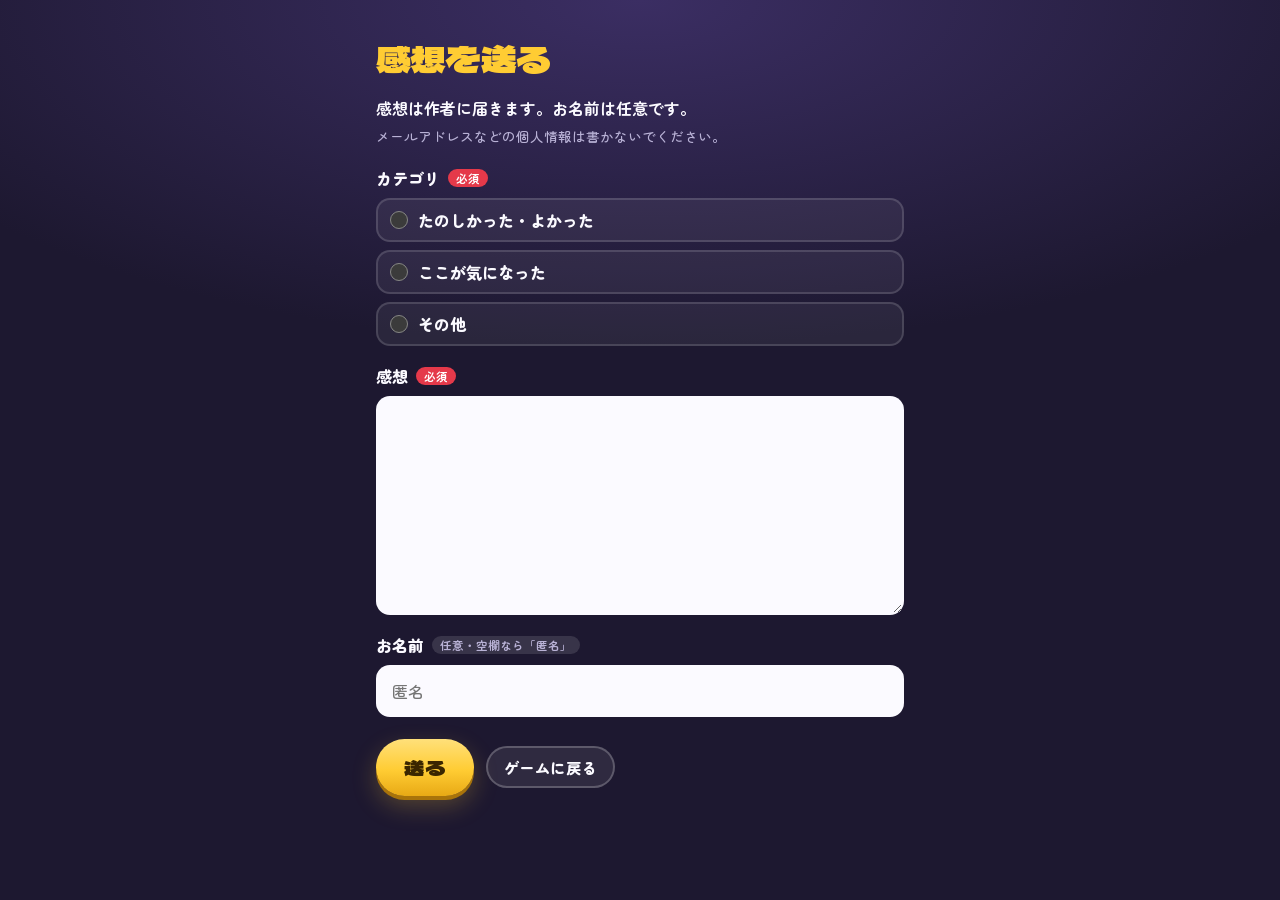
==== feedback.html @ 1feafb76 "感想フォームを追加（FormSubmit、feedback.html / thanks.html） - タイトル画面の下に「感想を送る」リンクを1つ追加 - feedback.html：カテゴリ（必須" ====
<!doctype html>
<html lang="ja">
<head>
  <meta charset="utf-8">
  <meta name="viewport" content="width=device-width, initial-scale=1, viewport-fit=cover">
  <title>感想を送る｜ちびキャラボクシング～パズル編～</title>
  <meta name="theme-color" content="#1d1830">
  <meta name="robots" content="noindex">
  <link rel="preconnect" href="https://fonts.googleapis.com">
  <link rel="preconnect" href="https://fonts.gstatic.com" crossorigin>
  <link rel="stylesheet" href="https://fonts.googleapis.com/css2?family=Dela+Gothic+One&family=Zen+Maru+Gothic:wght@500;700;900&display=swap">
  <link rel="stylesheet" href="css/style.css">
  <link rel="stylesheet" href="css/feedback.css">
</head>
<body>
<main class="fb-page">
  <h1 class="fb-title">感想を送る</h1>
  <p class="fb-lead">感想は作者に届きます。お名前は任意です。</p>
  <p class="fb-note">メールアドレスなどの個人情報は書かないでください。</p>

  <!-- 送信は FormSubmit（https://formsubmit.co/）。サーバ側のコードはありません。 -->
  <form class="fb-form" id="fb-form" action="https://formsubmit.co/khione-hion@muse.ai" method="POST" accept-charset="UTF-8">
    <input type="hidden" name="_subject" value="ちびパズル感想">
    <input type="hidden" name="_next" value="https://ark3110-spec.github.io/chibi-boxing-puzzle/thanks.html">
    <!-- スパム避け（人には見えない欄。ここに入力があると送信されない） -->
    <input type="text" name="_honey" style="display:none" tabindex="-1" autocomplete="off">

    <fieldset class="fb-field fb-cats">
      <legend>カテゴリ<span class="fb-req">必須</span></legend>
      <label><input type="radio" name="カテゴリ" value="たのしかった・よかった" required><span>たのしかった・よかった</span></label>
      <label><input type="radio" name="カテゴリ" value="ここが気になった"><span>ここが気になった</span></label>
      <label><input type="radio" name="カテゴリ" value="その他"><span>その他</span></label>
    </fieldset>

    <div class="fb-field">
      <label for="fb-message">感想<span class="fb-req">必須</span></label>
      <textarea id="fb-message" name="感想" rows="7" maxlength="3000" required></textarea>
    </div>

    <div class="fb-field">
      <label for="fb-name">お名前<span class="fb-opt">任意・空欄なら「匿名」</span></label>
      <input id="fb-name" type="text" name="名前" maxlength="40" autocomplete="off" placeholder="匿名">
    </div>

    <div class="fb-actions">
      <button class="btn btn-gong" type="submit">送る</button>
      <a class="btn btn-ghost btn-sm" href="./">ゲームに戻る</a>
    </div>
  </form>
</main>
<script>
// 名前が空欄なら「匿名」として送る。
document.getElementById('fb-form').addEventListener('submit', () => {
  const name = document.getElementById('fb-name');
  if (!name.value.trim()) name.value = '匿名';
});
</script>
</body>
</html>
---- css/style.css ----
/* ちびキャラボクシング～パズル編～
 * 色は意味で使う：赤＝自分のコーナー、青＝相手のコーナー、金＝カウンター/ゴング。
 * パンチの5色はアイコン専用（data.js）。 */
:root {
  --night: #1d1830;
  --night-2: #2a2344;
  --night-3: #3a3159;
  --canvas: #ece8f4;
  --ink: #1c1a26;
  --paper: #fbfaff;
  --red: #e5394a;
  --blue: #2f78e0;
  --gold: #ffcc33;
  --hp: #ffd84a;
  --danger: #ff5a4f;
  --muted: #b9b2d6;
  --display: "Dela Gothic One", "Hiragino Sans", "Yu Gothic", "Meiryo", sans-serif;
  --body: "Zen Maru Gothic", "Hiragino Maru Gothic ProN", "Hiragino Sans", "Yu Gothic", "Meiryo", sans-serif;
  --radius: 14px;
  color-scheme: dark;
}

* { box-sizing: border-box; }
html, body { margin: 0; height: 100%; }
body {
  background: radial-gradient(120% 70% at 50% 0%, #3b2e63 0%, var(--night) 55%) fixed, var(--night);
  color: var(--paper);
  font-family: var(--body);
  font-weight: 500;
  -webkit-tap-highlight-color: transparent;
  overscroll-behavior: none;
}
[hidden] { display: none !important; }
/* 登録画像は縦横比を保ち、既存の試合配置に収める。 */
.fighter img, .card-img img, .slot-img img { object-fit: contain; }
img { -webkit-user-drag: none; user-select: none; }
button { font: inherit; color: inherit; }
:focus-visible { outline: 3px solid var(--gold); outline-offset: 3px; }

.screen { min-height: 100svh; margin: 0 auto; padding: max(12px, env(safe-area-inset-top)) 16px max(16px, env(safe-area-inset-bottom)); }

/* ---------- ボタン ---------- */
.btn {
  border: 0; border-radius: 999px; cursor: pointer; padding: 14px 28px;
  font-weight: 900; font-size: 1.05rem; letter-spacing: .04em;
  transition: transform .12s ease, filter .12s ease;
}
.btn:active { transform: translateY(2px) scale(.98); }
.btn-gong {
  background: linear-gradient(180deg, #ffe07a, var(--gold) 55%, #e8a915);
  color: #3a2600; box-shadow: 0 4px 0 #a8730a, 0 10px 24px rgba(255, 204, 51, .25);
  font-family: var(--display); font-weight: 400; font-size: 1.25rem;
}
.btn-gong:hover { filter: brightness(1.06); }
.btn-ghost { background: rgba(255, 255, 255, .08); box-shadow: inset 0 0 0 2px rgba(255, 255, 255, .22); }
.btn-ghost:hover { background: rgba(255, 255, 255, .14); }
.btn-sm { padding: 10px 18px; font-size: .95rem; }
.btn-gong.btn-sm { font-size: 1.05rem; }
.btn-icon { width: 44px; height: 44px; border-radius: 50%; border: 0; cursor: pointer; background: rgba(255, 255, 255, .1); font-size: 1.2rem; }

/* ロープ（タイトルとリングで共通） */
.ropes { position: absolute; left: 0; right: 0; display: grid; gap: 7%; pointer-events: none; }
.ropes i { display: block; height: 7px; border-radius: 4px; box-shadow: 0 3px 4px rgba(0, 0, 0, .35); }
.ropes i:nth-child(1) { background: linear-gradient(90deg, var(--red), #ff6f7b 50%, var(--red)); }
.ropes i:nth-child(2) { background: linear-gradient(90deg, #d9d6e6, #fff 50%, #d9d6e6); }
.ropes i:nth-child(3) { background: linear-gradient(90deg, var(--blue), #6aa6ff 50%, var(--blue)); }

/* ================= タイトル ================= */
.screen-title { max-width: 720px; display: flex; flex-direction: column; align-items: center; justify-content: center; gap: 18px; position: relative; overflow: hidden; text-align: center; }
.title-lights { position: fixed; inset: 0; z-index: -1; background:
  conic-gradient(from 200deg at 50% -10%, transparent 0 8deg, rgba(255, 240, 200, .10) 10deg 18deg, transparent 20deg 340deg, rgba(255, 240, 200, .10) 342deg 350deg, transparent 352deg);
  pointer-events: none; }
.logo { margin: 0; display: grid; justify-items: center; line-height: 1; position: relative; }
.logo-sm { font-size: .95rem; letter-spacing: .3em; color: var(--muted); margin-bottom: 10px; font-weight: 700; }
.logo-a, .logo-b { font-family: var(--display); font-weight: 400; letter-spacing: .02em; white-space: nowrap; }
.logo-a { font-size: clamp(1.7rem, 8.6vw, 4rem); color: #fff; text-shadow: 0 4px 0 var(--red), 0 8px 18px rgba(0, 0, 0, .45); }
.logo-b { font-size: clamp(2.2rem, 11vw, 5rem); color: var(--gold); margin-top: -2px; text-shadow: 0 5px 0 #b3720b, 0 10px 22px rgba(0, 0, 0, .5); transform: rotate(-3deg); }
.title-apron { position: relative; width: 100%; margin-top: 6px; padding-bottom: 4%; }
.title-apron .ropes { bottom: 16%; }
/* 人数が増えても1列に並べる（2026-11-05：10人になって6列の決め打ちだと2段に折り返していた） */
.title-lineup { position: relative; z-index: 1; display: grid; grid-auto-flow: column; grid-auto-columns: minmax(0, 1fr); align-items: end; }
.title-lineup img { display: block; width: 250%; max-width: none; margin-left: -75%; height: auto; aspect-ratio: 1000 / 600;
  animation: bob 1.6s ease-in-out infinite; animation-delay: calc(var(--i) * -.27s); }
.title-lineup img.is-flip { scale: -1 1; }
.title-actions { display: flex; flex-wrap: wrap; gap: 12px; justify-content: center; margin-top: 8px; }
.title-actions .btn-gong { min-width: 160px; line-height: 1.15; }
.title-actions .btn-gong small { display: block; font-family: var(--body); font-weight: 900; font-size: .7rem; letter-spacing: .06em; opacity: .75; margin-top: 2px; }
.title-sub { flex-basis: 100%; display: flex; flex-wrap: wrap; gap: 10px; justify-content: center; }
.title-actions .btn-ghost { min-width: 140px; padding: 10px 18px; font-size: .95rem; }

@keyframes bob { 0%, 100% { translate: 0 0; } 50% { translate: 0 -3%; } }

/* ================= キャラ選択 ================= */
.screen-select { max-width: 1040px; display: flex; flex-direction: column; gap: 12px; }
.select-head { display: flex; align-items: center; gap: 12px; }
.select-head h2 { margin: 0; flex: 1; font-family: var(--display); font-weight: 400; font-size: 1.4rem; letter-spacing: .06em; }
.matchup { display: grid; grid-template-columns: 1fr auto 1fr; align-items: center; gap: 10px; }
.vs { font-family: var(--display); font-size: 1.6rem; color: var(--gold); }
.slot { border: 0; cursor: pointer; border-radius: var(--radius); padding: 10px; text-align: left; display: grid; gap: 6px;
  background: rgba(255, 255, 255, .05); box-shadow: inset 0 0 0 2px rgba(255, 255, 255, .1); transition: box-shadow .15s, background .15s; }
.slot-p { --c: var(--red); }
.slot-e { --c: var(--blue); }
.slot.is-active { background: color-mix(in srgb, var(--c) 18%, transparent); box-shadow: inset 0 0 0 3px var(--c); }
.slot-label { font-size: .78rem; font-weight: 900; color: var(--c); letter-spacing: .06em; filter: brightness(1.35); }
.slot-face { display: flex; align-items: center; gap: 8px; min-height: 64px; }
.slot-img { position: relative; width: 64px; height: 64px; border-radius: 12px; overflow: hidden; background: rgba(255, 255, 255, .08); flex: none; display: grid; place-items: center; }
.slot-img img { position: absolute; left: 50%; top: -4%; height: 190%; width: auto; max-width: none; aspect-ratio: 1000/600; translate: -50% 0; }
.slot-e .slot-img img { scale: -1 1; }
.slot-img.is-random { font-family: var(--display); font-size: 1.8rem; color: var(--muted); }
.slot-name { font-weight: 900; font-size: 1.05rem; line-height: 1.2; }
.select-hint { margin: 0; color: var(--muted); font-size: .9rem; min-height: 1.4em; }

.char-grid { display: grid; grid-template-columns: repeat(2, minmax(0, 1fr)); gap: 10px; }
@media (min-width: 760px) { .char-grid { grid-template-columns: repeat(3, minmax(0, 1fr)); } }
.card { position: relative; border: 0; cursor: pointer; text-align: left; padding: 0; border-radius: var(--radius); overflow: hidden;
  background: linear-gradient(180deg, color-mix(in srgb, var(--theme) 22%, var(--night-2)), var(--night-2) 60%);
  box-shadow: inset 0 0 0 2px rgba(255, 255, 255, .08); display: grid; grid-template-rows: auto 1fr; transition: transform .12s, box-shadow .15s; }
.card:hover { transform: translateY(-2px); box-shadow: inset 0 0 0 2px color-mix(in srgb, var(--theme) 70%, transparent); }
.card-img { display: block; aspect-ratio: 4 / 3; overflow: hidden; position: relative;
  background: radial-gradient(70% 60% at 50% 60%, color-mix(in srgb, var(--theme) 35%, transparent), transparent 70%); }
.card-img img { position: absolute; left: 50%; bottom: 0; height: 104%; width: auto; max-width: none; aspect-ratio: 1000/600; translate: -50% 0; }
.card-body { padding: 10px 12px 12px; display: grid; gap: 4px; align-content: start; }
.card-style { justify-self: start; font-size: .72rem; font-weight: 900; padding: 2px 8px; border-radius: 999px; background: var(--theme); color: #fff; text-shadow: 0 1px 1px rgba(0, 0, 0, .35); }
.card-name { font-weight: 900; font-size: 1.12rem; line-height: 1.25; display: grid; }
.card-name small { font-size: .72rem; color: var(--muted); font-weight: 700; }
.card-ability { font-size: .8rem; line-height: 1.55; color: #ddd8ef; }
.card-ability b { display: block; color: #fff; font-weight: 900; }
.card-ability small { display: block; margin-top: 2px; font-size: .7rem; color: var(--muted); }
.card-punch { display: flex; flex-wrap: wrap; gap: 4px 10px; font-size: .74rem; font-weight: 900; }
.card-punch .pc { display: inline-flex; align-items: center; gap: 4px; }
.card-punch .pc small { font-size: .66rem; color: var(--muted); }
.card-punch .mini { width: 20px; height: 20px; font-size: .66rem; -webkit-text-stroke-width: 2px; }
.card-badge { position: absolute; top: 8px; width: 34px; height: 34px; border-radius: 50%; display: none; place-items: center;
  font-family: var(--display); font-size: .95rem; color: #fff; box-shadow: 0 2px 6px rgba(0, 0, 0, .4); }
.card-badge-p { left: 8px; background: var(--red); }
.card-badge-e { right: 8px; background: var(--blue); }
.card.is-p .card-badge-p, .card.is-e .card-badge-e { display: grid; }
.card.is-p { box-shadow: inset 0 0 0 3px var(--red); }
.card.is-e { box-shadow: inset 0 0 0 3px var(--blue); }
.card.is-p.is-e { box-shadow: inset 0 0 0 3px var(--red), inset 0 0 0 6px var(--blue); }

.select-foot { display: flex; flex-wrap: wrap; gap: 12px; align-items: center; justify-content: space-between; padding: 6px 0 4px; position: sticky; bottom: 0;
  background: linear-gradient(180deg, transparent, var(--night) 30%); padding-top: 18px; }
.diff { border: 0; margin: 0; padding: 0; display: flex; gap: 4px; align-items: center; flex-wrap: wrap; }
.diff legend { float: left; font-size: .8rem; color: var(--muted); margin-right: 6px; font-weight: 700; }
.diff label { cursor: pointer; }
.diff input { position: absolute; opacity: 0; pointer-events: none; }
.diff span { display: inline-block; padding: 8px 12px; border-radius: 999px; background: rgba(255, 255, 255, .07); font-weight: 900; font-size: .88rem; }
.diff input:checked + span { background: var(--paper); color: var(--ink); }
.diff input:focus-visible + span { outline: 3px solid var(--gold); outline-offset: 2px; }
.select-foot .btn-gong { margin-left: auto; min-width: 160px; }
.btn-opt { line-height: 1.15; }
.btn-opt small { display: block; font-size: .68rem; font-weight: 700; color: var(--muted); margin-top: 1px; }

/* オプション */
.opts { display: grid; gap: 16px; }
.opt { gap: 8px; }
.opt legend { float: left; width: 100%; margin: 0 0 2px; font-size: .85rem; }
.opt label { flex: 1 1 0; }
.opt span { display: block; text-align: center; padding: 10px 12px; border-radius: 14px; font-size: 1rem; }
.opt span small { display: block; margin-top: 2px; font-size: .72rem; font-weight: 700; opacity: .75; }
.opt-note { margin: 12px 0 0; font-size: .82rem; color: #ffd9a8; line-height: 1.5; }
.dlg-options .dlg-actions { justify-content: flex-end; }

/* ================= 試合 ================= */
.screen-fight { --ring-h: clamp(160px, 27svh, 330px); max-width: 520px; padding-top: max(8px, env(safe-area-inset-top)); padding-bottom: max(8px, env(safe-area-inset-bottom)); display: grid; gap: 8px; align-content: start; user-select: none; -webkit-user-select: none; }
.fight-main, .fight-side { display: grid; gap: 8px; align-content: start; min-width: 0; }
.fight-side { position: relative; }

/* ラウンドの間のインターバル（盤面の上にかぶせる） */
.interval { position: absolute; inset: 0; z-index: 6; display: grid; align-content: center; justify-items: center; gap: 8px; padding: 18px 16px; text-align: center;
  border-radius: var(--radius); background: rgba(22, 16, 38, .95); box-shadow: inset 0 0 0 2px rgba(255, 255, 255, .1); animation: iv-in .3s ease-out; }
@keyframes iv-in { from { opacity: 0; translate: 0 12px; } }
.iv-title { margin: 0; font-family: var(--display); font-weight: 400; font-size: 1.7rem; color: var(--gold); letter-spacing: .06em; }
.iv-round { margin: 0; font-size: .85rem; color: var(--muted); font-weight: 700; }
.iv-table { max-width: 320px; }
.iv-table td small { font-family: var(--body); font-weight: 900; font-size: .72rem; color: #8ff0a8; margin-left: 4px; }
.iv-lead { margin: 2px 0 0; font-weight: 900; }
.iv-tip { margin: 0; max-width: 320px; font-size: .85rem; line-height: 1.6; color: #ddd8ef; background: rgba(255, 255, 255, .06); border-radius: 12px; padding: 8px 12px; text-align: left; }
.iv-tip::before { content: "ヒント　"; color: var(--gold); font-weight: 900; }
.iv-next { margin-top: 6px; min-width: 200px; line-height: 1.15; }
.iv-next small { display: block; font-family: var(--body); font-weight: 900; font-size: .72rem; opacity: .75; margin-top: 2px; }
.float-heal { color: #8ff0a8; }

/* HUD */
.hud { display: grid; grid-template-columns: 1fr auto 1fr; gap: 8px; align-items: center; }
.hud-side { display: grid; gap: 4px; min-width: 0; }
.hud-name { display: flex; align-items: baseline; gap: 6px; min-width: 0; }
.hud-name .nm { font-weight: 900; font-size: .98rem; white-space: nowrap; overflow: hidden; text-overflow: ellipsis; }
.hud-name .st { font-size: .68rem; color: var(--muted); white-space: nowrap; }
.hud-e .hud-name { flex-direction: row-reverse; }
@media (max-width: 480px) { .hud-name .st { display: none; } }
.hp { position: relative; height: 16px; border-radius: 4px; overflow: hidden; background: #15111f; box-shadow: inset 0 0 0 2px var(--corner); }
.hud-p { --corner: var(--red); }
.hud-e { --corner: var(--blue); }
.hp-fill, .hp-trail { position: absolute; top: 2px; bottom: 2px; left: 2px; max-width: calc(100% - 4px); border-radius: 2px; }
.hud-e .hp-fill, .hud-e .hp-trail { left: auto; right: 2px; }
.hp-trail { background: #fff; opacity: .65; transition: width .6s ease .35s; }
.hp-fill { background: linear-gradient(180deg, #fff2a8, var(--hp) 60%, #e8b31e); transition: width .12s ease-out; }
.hp::after { content: ""; position: absolute; inset: 0; background: repeating-linear-gradient(90deg, transparent 0 calc(10% - 1px), rgba(21, 17, 31, .55) calc(10% - 1px) 10%); pointer-events: none; }
.hud-side.is-danger .hp-fill { background: linear-gradient(180deg, #ffb0aa, var(--danger)); animation: danger .7s ease-in-out infinite alternate; }
@keyframes danger { to { filter: brightness(1.35); } }
.downs { display: flex; gap: 4px; }
.hud-e .downs { justify-content: flex-end; }
.downs i { width: 10px; height: 10px; border-radius: 50%; box-shadow: inset 0 0 0 2px rgba(255, 255, 255, .35); }
.downs i.is-on { background: var(--danger); box-shadow: none; }
.hud-mid { text-align: center; line-height: 1; }
.round { font-family: var(--display); font-size: .8rem; color: var(--gold); letter-spacing: .08em; }
.clock { font-family: var(--display); font-size: 1.6rem; font-variant-numeric: tabular-nums; margin-top: 2px; }
.clock.is-low { color: var(--danger); }

/* リング */
.ring { position: relative; height: var(--ring-h); border-radius: var(--radius); overflow: hidden;
  background: linear-gradient(180deg, #120e1f 0%, #2c2147 55%, #3b2d5d 100%); isolation: isolate; }
.ring-crowd { position: absolute; inset: 0 0 40% 0; background: radial-gradient(60% 90% at 50% 0%, rgba(255, 236, 190, .2), transparent 70%), radial-gradient(30% 50% at 15% 100%, rgba(229, 57, 74, .18), transparent 70%), radial-gradient(30% 50% at 85% 100%, rgba(47, 120, 224, .2), transparent 70%); }
.ring-floor { position: absolute; left: -10%; right: -10%; bottom: 0; height: 30%;
  background: linear-gradient(180deg, #d9d3e8, var(--canvas) 40%, #cfc8e2); clip-path: polygon(8% 0, 92% 0, 100% 100%, 0 100%); }
.ring-floor::after { content: ""; position: absolute; inset: 0; background: radial-gradient(40% 70% at 50% 40%, rgba(255, 255, 255, .7), transparent 70%); }
.ring-post { position: absolute; bottom: 22%; width: 12px; height: 58%; border-radius: 6px; z-index: 0; }
.post-l { left: 3%; background: linear-gradient(90deg, #a71e2c, var(--red), #a71e2c); }
.post-r { right: 3%; background: linear-gradient(90deg, #1b4fa0, var(--blue), #1b4fa0); }
.ring-ropes { bottom: 30%; left: 3%; right: 3%; gap: 9px; z-index: 0; }
.ring-ropes i { height: 5px; }

.fighter { position: absolute; bottom: 4%; height: 84%; aspect-ratio: 1000 / 600; translate: -50% 0; z-index: 2; pointer-events: none; }
.fighter-p { left: 31%; --dir: 1; }
.fighter-e { left: 69%; --dir: -1; z-index: 1; }
.fighter-body { width: 100%; height: 100%; animation: bob 1.4s ease-in-out infinite; }
.fighter-e .fighter-body { animation-delay: -.7s; }
.fighter img { width: 100%; height: 100%; display: block; scale: var(--flip, 1) 1; transform-origin: 50% 100%;
  filter: drop-shadow(0 6px 4px rgba(0, 0, 0, .35)); }
.fighter[data-pose="ko"] .fighter-body, .fighter[data-pose="koBody"] .fighter-body, .fighter[data-pose="win"] .fighter-body { animation: none; }
.fighter[data-pose="ko"] .fighter-body { translate: calc(var(--dir) * -12%) 0; scale: .8; transform-origin: 50% 100%; }
/* ボディダウン（うずくまり）は絵いっぱいに描かれているので、頭の大きさが構えとそろうよう縮める（2026-11-12） */
.fighter[data-pose="koBody"] .fighter-body { translate: calc(var(--dir) * -6%) 0; scale: .7; transform-origin: 50% 100%; }
.fighter.is-lunge img { animation: lunge .42s cubic-bezier(.2, .9, .3, 1); }
.fighter.is-hit img { animation: hit .45s ease-out; }
.fighter.is-block img { animation: block .4s ease-out; }
.fighter.is-windup img { animation: windup .45s ease-in-out infinite alternate; }
.fighter.is-yandere img { filter: drop-shadow(0 0 6px #b04dff) drop-shadow(0 0 16px #6a1fb8) drop-shadow(0 6px 4px rgba(0, 0, 0, .35)); }
.fighter.is-yandere .fighter-body::before { content: ""; position: absolute; left: 30%; right: 30%; top: 8%; bottom: 0; border-radius: 50%;
  background: radial-gradient(closest-side, rgba(150, 40, 220, .45), transparent); animation: aura 1s ease-in-out infinite alternate; }
@keyframes lunge { 0% { translate: 0 0; } 35% { translate: calc(var(--dir) * 9%) 0; } 100% { translate: 0 0; } }
@keyframes hit {
  0% { translate: 0 0; filter: brightness(3) saturate(0); }
  20% { translate: calc(var(--dir) * -6%) 0; filter: brightness(2) saturate(.3); }
  45% { translate: calc(var(--dir) * -3%) 0; filter: none; }
  70% { translate: calc(var(--dir) * -4%) 0; }
  100% { translate: 0 0; } }
@keyframes block { 0% { translate: calc(var(--dir) * -3%) 0; filter: brightness(1.6); } 100% { translate: 0 0; } }
@keyframes windup { from { translate: 0 0; } to { translate: calc(var(--dir) * -2.5%) 0; } }
@keyframes aura { from { opacity: .6; scale: .95; } to { opacity: 1; scale: 1.08; } }
.ring.is-shake { animation: shake .35s linear; }

/* ダウンの瞬間のストップモーション：動きを止め、背景の色を抜き、集中線を出す
 * .stopfx は z-index なし（中の ::before / ::after がリングの重なり順に直接入る：背景の上・キャラの下に色抜き、キャラの上に集中線） */
.stopfx { position: absolute; inset: 0; pointer-events: none; }
.stopfx::before { content: ""; position: absolute; inset: 0; z-index: 0; background: rgba(18, 12, 34, .5); -webkit-backdrop-filter: grayscale(1); backdrop-filter: grayscale(1); }
.stopfx::after { content: ""; position: absolute; inset: 0; z-index: 4;
  background: repeating-conic-gradient(from 0deg at var(--sx, 50%) var(--sy, 50%), rgba(255, 255, 255, .55) 0 .9deg, transparent .9deg 6deg);
  -webkit-mask: radial-gradient(circle at var(--sx, 50%) var(--sy, 50%), transparent 0 24%, #000 60%);
  mask: radial-gradient(circle at var(--sx, 50%) var(--sy, 50%), transparent 0 24%, #000 60%); }
.stopfx.is-play::before { animation: stop-flash .35s ease-out; }
.stopfx.is-play::after { animation: stop-lines .2s ease-out; }
@keyframes stop-flash { 0% { background: rgba(255, 255, 255, .95); } 100% { background: rgba(18, 12, 34, .5); } }
@keyframes stop-lines { from { opacity: 0; scale: 1.25; } }
.ring.is-stop, .ring.is-stop .fighter img, .ring.is-stop .fighter-body, .ring.is-stop .pov-gloves, .ring.is-stop .glove { animation-play-state: paused; }
.fighter.is-stopped img { filter: drop-shadow(0 0 2px #fff) drop-shadow(0 0 8px rgba(255, 255, 255, .85)) !important; }
@keyframes shake { 0%, 100% { translate: 0 0; } 20% { translate: -5px 2px; } 40% { translate: 5px -2px; } 60% { translate: -3px 1px; } 80% { translate: 3px 0; } }

/* 相手の予告 */
.tele { position: absolute; top: 5%; left: 69%; translate: -50% 0; z-index: 5; width: 74px; height: 74px; display: grid; place-items: center; --cell: 46px; }
.tele.is-in { animation: tele-in .3s cubic-bezier(.2, 1.4, .4, 1); }
@keyframes tele-in { from { scale: .3; opacity: 0; } }
.tele-timer { position: absolute; inset: 0; rotate: -90deg; }
.tele-timer circle { fill: rgba(20, 15, 32, .82); stroke: var(--tk); stroke-width: 4; stroke-dasharray: 100; stroke-linecap: round; transition: stroke-dashoffset .1s linear; }
.tele .token { position: relative; width: 46px; height: 46px; transform: none !important; }
.tele-num { position: absolute; right: -16px; bottom: -6px; font-family: var(--display); font-size: 1.35rem; color: #fff;
  -webkit-text-stroke: 5px var(--ink); paint-order: stroke fill; }
.tele.is-urgent { animation: urgent .25s ease-in-out infinite alternate; }
@keyframes urgent { to { scale: 1.1; } }

/* 吹き出し */
.bubble { position: absolute; top: 4%; max-width: 44%; z-index: 6; background: var(--paper); color: var(--ink); font-weight: 900;
  font-size: .82rem; line-height: 1.45; padding: 7px 11px; border-radius: 14px; box-shadow: 0 4px 10px rgba(0, 0, 0, .3); }
.bubble-p { left: 3%; }
.bubble-e { right: 3%; }
.bubble::after { content: ""; position: absolute; bottom: -8px; width: 14px; height: 14px; background: inherit; rotate: 45deg; border-radius: 2px; }
.bubble-p::after { left: 30%; }
.bubble-e::after { right: 30%; }
.bubble.is-show { animation: pop-in .25s cubic-bezier(.2, 1.4, .4, 1); }
@keyframes pop-in { from { scale: .6; opacity: 0; } }
.tele:not([hidden]) ~ .bubble-e { top: calc(5% + 80px); }

/* 中央の文字 */
.banner { position: absolute; inset: 0; display: grid; place-items: center; z-index: 8; pointer-events: none; opacity: 0;
  font-family: var(--display); font-size: clamp(1.8rem, 9vw, 3.4rem); line-height: 1; text-align: center; color: #fff;
  -webkit-text-stroke: 8px var(--ink); paint-order: stroke fill; letter-spacing: .02em; }
.banner.is-show { animation: banner 1s cubic-bezier(.2, 1.3, .4, 1) forwards; }
@keyframes banner { 0% { opacity: 0; scale: 1.8; } 18% { opacity: 1; scale: 1; } 100% { opacity: 1; scale: 1; } }
.banner-round { color: #fff; }
.banner-fight, .banner-counter { color: var(--gold); }
.banner-counter { rotate: -6deg; font-size: clamp(2.2rem, 11vw, 4rem); }
.banner-down, .banner-ko { color: var(--danger); }
.banner-ko { font-size: clamp(2.8rem, 14vw, 5rem); }
.banner-special { color: #8ff0ff; font-size: clamp(1.4rem, 7vw, 2.6rem); }
.banner-warn { color: #ff9a6b; font-size: clamp(1.3rem, 6vw, 2.2rem); }
.banner-yandere { color: #e3a6ff; font-size: clamp(1.4rem, 7vw, 2.6rem); -webkit-text-stroke-color: #2a0b3d; }

.fx { position: absolute; inset: 0; z-index: 7; pointer-events: none; }
.mouthpiece { position: absolute; left: 0; top: 0; z-index: 2; pointer-events: none; filter: drop-shadow(0 3px 3px rgba(0, 0, 0, .35)); will-change: transform; }
.mouthpiece svg { display: block; width: 100%; height: auto; }
.float { position: absolute; top: 26%; translate: -50% 0; font-family: var(--display); font-size: 1.5rem; -webkit-text-stroke: 5px var(--ink);
  paint-order: stroke fill; animation: float 1s ease-out forwards; white-space: nowrap; }
.float-p { left: 31%; }
.float-e { left: 69%; }
.float-dmg { color: #fff; }
.float-guard { color: #9fe8ff; font-size: 1.15rem; }
@keyframes float { 0% { opacity: 0; translate: -50% 10px; } 15% { opacity: 1; translate: -50% 0; } 100% { opacity: 0; translate: -50% -38px; } }

.count { position: absolute; inset: 0; display: grid; place-items: center; z-index: 8; font-family: var(--display);
  font-size: clamp(4rem, 22vw, 7rem); color: #fff; -webkit-text-stroke: 10px var(--ink); paint-order: stroke fill; pointer-events: none; }
.count.is-pop { animation: count .5s cubic-bezier(.2, 1.4, .4, 1); }
@keyframes count { from { scale: 1.8; opacity: 0; } }

/* 盤面の上の帯（右にスキルボタン） */
.strip-wrap { display: flex; gap: 8px; min-width: 0; }
.strip-wrap .strip { flex: 1; min-width: 0; }
.skill { position: relative; flex: none; width: 78px; height: 70px; border: 0; border-radius: var(--radius); overflow: hidden; cursor: pointer;
  background: var(--night-2); color: var(--paper); padding: 6px 4px; display: grid; align-content: center; justify-items: center; gap: 1px;
  box-shadow: inset 0 0 0 2px rgba(255, 255, 255, .08); font-family: var(--body); --g: 0; }
.skill:disabled { cursor: default; }
.sk-fill { position: absolute; inset: 0; transform-origin: 50% 100%; scale: 1 var(--g); background: linear-gradient(0deg, color-mix(in srgb, var(--theme, var(--gold)) 70%, transparent), color-mix(in srgb, var(--theme, var(--gold)) 25%, transparent)); transition: scale .25s ease-out; }
.skill > span:not(.sk-fill) { position: relative; line-height: 1.15; text-align: center; }
.sk-label { font-family: var(--display); font-size: .9rem; letter-spacing: .06em; }
.sk-name { display: none; } /* スキル名はカード・カットインで出す（ボタンには収まらない） */
.sk-state { font-family: var(--display); font-size: .78rem; color: var(--muted); font-variant-numeric: tabular-nums; }
.skill.is-ready { background: linear-gradient(180deg, #ffe07a, var(--gold) 55%, #e8a915); color: #3a2600; box-shadow: 0 0 0 2px #fff, 0 0 18px rgba(255, 204, 51, .7);
  animation: skill-ready .7s ease-in-out infinite alternate; }
.skill.is-ready .sk-fill { display: none; }
.skill.is-ready .sk-name, .skill.is-ready .sk-state { color: #3a2600; }
.skill.is-ready .sk-state { font-size: .95rem; }
.skill.is-on { box-shadow: inset 0 0 0 2px var(--theme, var(--gold)), 0 0 14px color-mix(in srgb, var(--theme, var(--gold)) 60%, transparent); }
.skill.is-on .sk-state { color: #fff; }
.skill.is-full { animation: skill-full .5s ease-out; }
@keyframes skill-ready { to { scale: 1.05; } }
@keyframes skill-full { 0% { scale: 1.25; } 100% { scale: 1; } }
.skill:not(:disabled):active { scale: .96; }

/* スキル発動中の自分 */
.fighter.is-skill img { filter: drop-shadow(0 0 5px #fff) drop-shadow(0 0 14px var(--theme)) drop-shadow(0 6px 4px rgba(0, 0, 0, .35)); }
.token.is-converted::before { animation: converted .5s ease-out; }
@keyframes converted { 0% { scale: .2; box-shadow: 0 0 0 6px #fff, 0 0 24px 8px var(--tk); } 60% { scale: 1.15; } 100% { scale: 1; } }
.float-weak { color: #ffd23f; font-size: 1.05rem; top: 14%; }
.is-skill-on .pov-gloves .glove svg { filter: drop-shadow(0 0 6px #fff) drop-shadow(0 0 16px var(--gold)); }

/* カットイン（スキル発動） */
.cutin { position: absolute; inset: 0; z-index: 9; display: grid; align-items: center; pointer-events: none; background: rgba(8, 5, 18, .45); }
.cutin-band { position: relative; height: 54%; display: flex; align-items: center; justify-content: flex-end; padding-right: 6%; overflow: hidden;
  background: linear-gradient(100deg, color-mix(in srgb, var(--theme) 85%, #000) 0 35%, var(--theme) 60%, color-mix(in srgb, var(--theme) 60%, #fff));
  box-shadow: 0 0 0 4px #fff, 0 0 30px rgba(0, 0, 0, .5); rotate: -4deg; margin: 0 -6%; }
.cutin-band::after { content: ""; position: absolute; inset: 0; background: repeating-linear-gradient(100deg, transparent 0 22px, rgba(255, 255, 255, .14) 22px 26px); }
.cutin-band img { position: absolute; left: 0; bottom: -55%; height: 210%; width: auto; aspect-ratio: 1000/600; scale: var(--flip, 1) 1; z-index: 1; translate: -18% 0;
  filter: drop-shadow(0 6px 6px rgba(0, 0, 0, .4)); }
.cutin-text { position: relative; z-index: 2; margin: 0; text-align: right; display: grid; gap: 2px; }
.cutin-who { font-weight: 900; font-size: .85rem; color: #fff; text-shadow: 0 1px 3px rgba(0, 0, 0, .6); }
.cutin-name { font-family: var(--display); font-weight: 400; font-size: clamp(1.4rem, 7vw, 2.4rem); line-height: 1.05; color: #fff; -webkit-text-stroke: 6px var(--ink); paint-order: stroke fill; }
.cutin.is-play { animation: cutin-bg 1.1s ease both; }
.cutin.is-play .cutin-band { animation: cutin-band 1.1s cubic-bezier(.2, .9, .3, 1) both; }
.cutin.is-play .cutin-band img { animation: cutin-img 1.1s cubic-bezier(.2, .9, .3, 1) both; }
.cutin.is-play .cutin-text { animation: cutin-text 1.1s cubic-bezier(.2, .9, .3, 1) both; }
@keyframes cutin-bg { 0% { opacity: 0; } 10%, 85% { opacity: 1; } 100% { opacity: 0; } }
@keyframes cutin-band { 0% { scale: 1 0; } 14% { scale: 1 1; } 86% { scale: 1 1; opacity: 1; } 100% { scale: 1 .2; opacity: 0; } }
@keyframes cutin-img { 0% { translate: -70% 0; } 22% { translate: -18% 0; } 80% { translate: -12% 0; } 100% { translate: -12% 0; } }
@keyframes cutin-text { 0%, 12% { translate: 40% 0; opacity: 0; } 30% { translate: 0 0; opacity: 1; } 100% { translate: -3% 0; opacity: 1; } }

.strip { background: var(--night-2); border-radius: var(--radius); padding: 8px 12px; height: 70px; overflow: hidden; display: grid; gap: 6px; align-content: center;
  box-shadow: inset 0 0 0 2px rgba(255, 255, 255, .06); }
.strip[data-mode="tele"] { box-shadow: inset 0 0 0 2px var(--blue); background: linear-gradient(90deg, rgba(47, 120, 224, .22), var(--night-2) 60%); }
.strip[data-mode="pdown"] { box-shadow: inset 0 0 0 2px var(--danger); background: linear-gradient(90deg, rgba(255, 90, 79, .2), var(--night-2) 60%); }
.st-row { display: flex; align-items: center; gap: 8px; min-width: 0; }
.st-text { flex: 1; min-width: 0; font-size: .88rem; line-height: 1.35; white-space: nowrap; overflow: hidden; text-overflow: ellipsis; }
.st-text b { font-weight: 900; }
.st-num { font-family: var(--display); font-size: 1.25rem; font-variant-numeric: tabular-nums; }
.st-num small { font-size: .8rem; color: var(--muted); }
.st-combo { font-family: var(--display); color: var(--gold); font-size: 1rem; white-space: nowrap; }
.st-next { font-size: .72rem; color: var(--muted); display: flex; align-items: center; gap: 4px; white-space: nowrap; }
.mini { flex: none; width: 26px; height: 26px; border-radius: 50%; display: inline-grid; place-items: center; font-family: var(--display); font-size: .82rem;
  color: #fff; background: var(--tk); box-shadow: inset 0 0 0 2px rgba(255, 255, 255, .7); -webkit-text-stroke: 3px rgba(0, 0, 0, .35); paint-order: stroke fill; }
.meter { position: relative; height: 12px; border-radius: 6px; background: #15111f; margin: 0 4px 12px; }
.meter-fill { height: 100%; border-radius: 6px; background: var(--tk, var(--danger)); transition: width .18s ease-out; max-width: 100%; }
.meter.is-guard .meter-fill { box-shadow: 0 0 10px var(--tk); }
.meter.is-down .meter-fill { background: var(--danger); }
.mk { position: absolute; top: -3px; bottom: -3px; width: 3px; translate: -50% 0; background: #fff; border-radius: 2px; }
.mk span { position: absolute; top: 100%; left: 50%; translate: -50% 2px; font-size: .64rem; font-style: normal; font-weight: 900; white-space: nowrap; color: #cfe8ff; }
.mk-counter { background: var(--gold); }
.mk-counter span { color: var(--gold); translate: -90% 2px; }

/* パズル盤面 */
.board { position: relative; width: min(100%, calc((100svh - var(--ring-h) - 204px) * 6 / 7)); justify-self: center; touch-action: none; border-radius: var(--radius); --cell: 56px;
  background-color: #17122a;
  background-image: radial-gradient(circle at center, rgba(255, 255, 255, .055) 0 calc(var(--cell) * .4), transparent calc(var(--cell) * .41));
  background-size: var(--cell) var(--cell); box-shadow: inset 0 0 0 2px rgba(255, 255, 255, .06), 0 10px 30px rgba(0, 0, 0, .3); }
.board-tokens { position: absolute; inset: 0; overflow: hidden; border-radius: inherit; }
.board-line { position: absolute; inset: 0; width: 100%; height: 100%; pointer-events: none; fill: none; stroke-linecap: round; stroke-linejoin: round; opacity: .9; }
.board-count { position: absolute; left: 0; top: 0; translate: -50% -100%; pointer-events: none; z-index: 3; font-family: var(--display);
  font-size: 1.3rem; color: #fff; -webkit-text-stroke: 5px var(--ink); paint-order: stroke fill; opacity: .8; }
.board-count.is-ready { color: var(--gold); opacity: 1; }
.board.is-locked .token { filter: saturate(.45) brightness(.7); }
.token { position: absolute; left: 0; top: 0; width: var(--cell); height: var(--cell); display: grid; place-items: center;
  transition: transform .2s cubic-bezier(.3, 1.2, .5, 1); will-change: transform; }
.token::before { content: ""; position: absolute; inset: 7%; border-radius: 50%;
  background: radial-gradient(circle at 35% 28%, rgba(255, 255, 255, .75) 0 10%, transparent 34%), radial-gradient(circle at 50% 60%, var(--tk), color-mix(in srgb, var(--tk) 70%, #000));
  box-shadow: inset 0 -3px 0 rgba(0, 0, 0, .25), 0 3px 0 rgba(0, 0, 0, .35), inset 0 0 0 2px rgba(255, 255, 255, .55); transition: scale .12s, box-shadow .12s; }
.tk-kana { position: relative; font-family: var(--display); font-size: calc(var(--cell) * .4); color: #fff; line-height: 1;
  -webkit-text-stroke: calc(var(--cell) * .07) rgba(30, 20, 40, .55); paint-order: stroke fill; translate: 0 -4%; }
.tk-kana svg { width: calc(var(--cell) * .5); height: calc(var(--cell) * .5); color: #fff; filter: drop-shadow(0 1px 1px rgba(0, 0, 0, .4)); }
.tk-glyph { position: absolute; right: 9%; bottom: 9%; width: calc(var(--cell) * .3); height: calc(var(--cell) * .3); border-radius: 50%;
  background: rgba(20, 14, 32, .78); color: #fff; display: grid; place-items: center; }
.tk-glyph svg { width: 78%; height: 78%; }
.token[data-type="wild"]::before { background: radial-gradient(circle at 35% 28%, rgba(255, 255, 255, .85) 0 10%, transparent 34%), conic-gradient(#ff6a5c, #ffa22b, #ffd23f, #86cf45, #38c3df, #a679f2, #ff6a5c); }
.token.is-linked::before { scale: .88; box-shadow: 0 0 0 4px #fff, 0 0 18px 4px var(--tk); }
.token.is-popping { transition: none; animation: pop .22s ease-out forwards; }
@keyframes pop { to { scale: 1.5; opacity: 0; } }
/* 予告中のパンチと同じアイコンを目立たせる */
.board[data-bias="jab"] .token[data-type="jab"]::before,
.board[data-bias="straight"] .token[data-type="straight"]::before,
.board[data-bias="hook"] .token[data-type="hook"]::before,
.board[data-bias="upper"] .token[data-type="upper"]::before,
.board[data-bias="body"] .token[data-type="body"]::before { animation: beckon .6s ease-in-out infinite alternate; }
@keyframes beckon { to { box-shadow: inset 0 -3px 0 rgba(0, 0, 0, .25), 0 0 0 3px rgba(255, 255, 255, .85), 0 0 14px 2px var(--tk); } }

.btn-pause { margin-top: 4px; width: 34px; height: 26px; border: 0; border-radius: 8px; background: rgba(255, 255, 255, .1); cursor: pointer; display: inline-grid; place-items: center; }
.btn-pause svg { width: 16px; height: 16px; fill: #fff; }
.btn-pause:hover { background: rgba(255, 255, 255, .18); }

/* 横に広い画面ではリングと盤面を左右に並べる */
@media (min-width: 960px) and (min-height: 600px) {
  .screen-fight { --ring-h: min(66svh, 600px); max-width: 1180px; grid-template-columns: minmax(0, 1fr) min(430px, 40vw); gap: 18px; padding-top: 18px; }
  .board { width: min(100%, calc((100svh - 150px) * 6 / 7)); }
  .hud-name .nm { font-size: 1.15rem; }
  .hp { height: 20px; }
  .clock { font-size: 2.1rem; }
  .bubble { font-size: .95rem; }
}

/* ================= 1人称モード ================= */
.pov-hint { margin: -4px 0 0; font-size: .82rem; color: #ffd9a8; line-height: 1.5; }

.ring.is-pov .fighter-p { display: none; }
.ring.is-pov .fighter-e { left: 50%; height: 120%; bottom: -24%; z-index: 2; }
/* 相手のダウン（正面の尻もち・うずくまり）は持ち上げて、自分のグローブも下げて見えるようにする */
.ring.is-pov .fighter-e[data-pose="ko"] .fighter-body, .ring.is-pov .fighter-e[data-pose="koBody"] .fighter-body { translate: 0 -13%; scale: .75; transform-origin: 50% 100%; } /* 2026-11-12：頭の大きさを構えとそろえるため等倍→0.75倍。縮んだぶん少し持ち上げる */
.ring.is-pov:has(.fighter-e[data-pose="ko"]) .pov-gloves .glove, .ring.is-pov:has(.fighter-e[data-pose="koBody"]) .pov-gloves .glove { translate: 0 34%; rotate: 0deg; }
.ring.is-pov .fighter-e.is-lunge img { animation: none; }
.ring.is-pov .fighter-e.is-lunge .fighter-body { animation: pov-lunge .42s cubic-bezier(.2, .9, .3, 1); transform-origin: 50% 100%; }
@keyframes pov-lunge { 35% { scale: 1.12; translate: 0 4%; } }
.ring.is-pov .tele { left: 80%; }
.ring.is-pov .float-e { left: 50%; top: 16%; }
.ring.is-pov .float-p { left: 50%; top: 56%; }
.ring.is-pov .float-p.float-dmg { color: #ff9a8f; }
.ring.is-pov .bubble-p { top: auto; bottom: 36%; left: 4%; }
.pov-note { position: absolute; left: 50%; top: 3%; translate: -50% 0; z-index: 5; margin: 0; max-width: 92%; white-space: nowrap; overflow: hidden; text-overflow: ellipsis;
  font-size: .68rem; font-weight: 700; color: #ffd9a8; background: rgba(20, 15, 32, .72); padding: 3px 10px; border-radius: 999px; }

/* 被弾したときの赤いフラッシュ、ダウン中のかすみ */
.ring.is-pov::after { content: ""; position: absolute; inset: 0; z-index: 7; pointer-events: none; opacity: 0;
  background: radial-gradient(ellipse at center, transparent 40%, rgba(255, 40, 60, .7)); }
.ring.is-pov.is-hurt::after { animation: hurt .45s ease-out; }
@keyframes hurt { from { opacity: 1; } to { opacity: 0; } }
.ring.is-pov:has(.pov-gloves[data-state="ko"]) .fighter-e,
.ring.is-pov:has(.pov-gloves[data-state="ko"]) .ring-floor { filter: blur(2.5px) brightness(.7); transition: filter .4s; }

/* 自分のグローブ */
.pov-gloves { position: absolute; inset: 0; z-index: 6; pointer-events: none; }
.glove { position: absolute; bottom: -26%; height: 64%; aspect-ratio: 200 / 244; transition: translate .2s ease, rotate .2s ease; }
.glove svg { width: 100%; height: 100%; display: block; filter: drop-shadow(0 8px 10px rgba(0, 0, 0, .45)); animation: glove-bob 1.4s ease-in-out infinite; }
.glove-l { left: 5%; rotate: 10deg; }
.glove-l svg { scale: -1 1; }
.glove-r { right: 5%; rotate: -10deg; }
.glove-r svg { animation-delay: -.7s; }
@keyframes glove-bob { 50% { translate: 0 -5%; } }
.pov-gloves:not([data-state="guard"]):not([data-state="pinch"]) svg { animation: none; }
.pov-gloves[data-state="pinch"] .glove { translate: 0 14%; }
.pov-gloves[data-state="rest"] .glove, .pov-gloves[data-state="restPinch"] .glove, .pov-gloves[data-state="corner"] .glove { translate: 0 42%; } /* インターバル中はグローブを下ろす */
.pov-gloves[data-state="block"] .glove-l { translate: 66% -34%; rotate: 22deg; }
.pov-gloves[data-state="block"] .glove-r { translate: -66% -34%; rotate: -22deg; }
.pov-gloves[data-state="hitFace"] .glove, .pov-gloves[data-state="hitBody"] .glove { translate: 0 22%; }
.pov-gloves[data-state="ko"] .glove { translate: 0 75%; transition-duration: .6s; }
.pov-gloves[data-state="win"] .glove-l { translate: 10% -32%; rotate: -6deg; }
.pov-gloves[data-state="win"] .glove-r { translate: -10% -32%; rotate: 6deg; }
.pov-gloves.punch-jab .glove-l { animation: p-jab .4s cubic-bezier(.2, .9, .3, 1); }
.pov-gloves.punch-body .glove-l { animation: p-body .42s cubic-bezier(.2, .9, .3, 1); }
.pov-gloves.punch-straight .glove-r { animation: p-straight .42s cubic-bezier(.2, .9, .3, 1); }
.pov-gloves.punch-hook .glove-r { animation: p-hook .46s ease-out; }
.pov-gloves.punch-upper .glove-r { animation: p-upper .46s ease-out; }
@keyframes p-jab { 35% { translate: 78% -62%; scale: .6; rotate: 0deg; } }
@keyframes p-body { 35% { translate: 72% -26%; scale: .66; rotate: 0deg; } }
@keyframes p-straight { 35% { translate: -82% -64%; scale: .55; rotate: 0deg; } }
@keyframes p-hook { 22% { translate: 12% -36%; rotate: -40deg; } 50% { translate: -74% -56%; scale: .6; rotate: 18deg; } }
@keyframes p-upper { 22% { translate: -36% 12%; rotate: 0deg; } 55% { translate: -64% -82%; scale: .6; rotate: -14deg; } }
.pov-gloves.is-hurt .glove { animation: glove-hurt .45s ease-out; }
@keyframes glove-hurt { 25% { translate: 0 24%; rotate: 0deg; } }
.pov-gloves.is-blocked::after { content: ""; position: absolute; left: 50%; top: 34%; width: 34%; aspect-ratio: 1; translate: -50% -50%;
  background: radial-gradient(circle, #fff 0 18%, rgba(160, 230, 255, .8) 30%, transparent 62%); animation: spark .4s ease-out forwards; }
@keyframes spark { from { scale: .4; opacity: 1; } to { scale: 1.4; opacity: 0; } }

/* ================= ダイアログ ================= */
.dlg { border: 0; border-radius: 20px; padding: 22px; width: min(460px, calc(100vw - 32px)); background: var(--night-2); color: var(--paper);
  box-shadow: 0 20px 60px rgba(0, 0, 0, .6), inset 0 0 0 2px rgba(255, 255, 255, .08); }
.dlg::backdrop { background: rgba(10, 6, 20, .7); backdrop-filter: blur(3px); }
.dlg h2 { margin: 0 0 12px; font-family: var(--display); font-weight: 400; font-size: 1.5rem; }
.dlg-actions { display: flex; flex-wrap: wrap; gap: 10px; margin-top: 16px; }
.howto { list-style: none; margin: 0; padding: 0; display: grid; gap: 12px; }
.howto li { display: grid; grid-template-columns: 34px 1fr; gap: 10px; }
.howto-ic { width: 34px; height: 34px; border-radius: 50%; background: var(--gold); color: #3a2600; display: grid; place-items: center; font-family: var(--display); }
.howto b { font-weight: 900; }
.howto p { margin: 2px 0 0; font-size: .88rem; line-height: 1.6; color: #ddd8ef; }
.howto-note { font-size: .82rem; color: var(--muted); margin: 14px 0; }

.dlg-result { text-align: center; }
.dlg-result[data-outcome="win"] h2 { color: var(--gold); }
.dlg-result[data-outcome="lose"] h2 { color: #ff9a8f; }
.result-sub { margin: -6px 0 12px; color: var(--muted); font-size: .85rem; }
.result-table { width: 100%; border-collapse: collapse; font-size: .9rem; }
.result-table th { text-align: left; font-weight: 700; color: var(--muted); padding: 6px 4px; }
.result-table td { text-align: right; font-family: var(--display); padding: 6px 4px; font-variant-numeric: tabular-nums; }
.result-table thead td { font-family: var(--body); font-weight: 900; font-size: .78rem; color: var(--muted); }
.result-table tbody tr { border-top: 1px solid rgba(255, 255, 255, .08); }
.result-table tbody.is-you tr:first-child { border-top: 2px solid rgba(255, 255, 255, .16); }
.dlg-result .dlg-actions { justify-content: center; }
.result-arcade { margin: -4px 0 12px; font-family: var(--display); color: var(--gold); font-size: 1.05rem; letter-spacing: .04em; }

/* 勝ち抜き：次の相手 */
.slot:disabled { cursor: default; }
.dlg-ladder { text-align: center; }
.dlg-ladder h2 { margin: 2px 0 0; }
.dlg-ladder .dlg-actions { justify-content: center; }
.ladder-stage { margin: 0 0 4px; font-family: var(--display); color: var(--gold); letter-spacing: .08em; }
.ladder-vs { display: flex; justify-content: center; align-items: center; height: 120px; margin: 0 -10px; }
.ladder-vs img { height: 100%; width: auto; aspect-ratio: 1000/600; margin: 0 -17%; }
.ladder-vs img.is-flip { scale: -1 1; }
.ladder-vs span { position: relative; z-index: 1; font-family: var(--display); font-size: 1.5rem; color: var(--gold); -webkit-text-stroke: 4px var(--ink); paint-order: stroke fill; }
.ladder-list { list-style: none; display: flex; justify-content: center; flex-wrap: wrap; gap: 6px; padding: 0; margin: 12px 0 0; }
.ladder-list li { position: relative; width: 48px; height: 48px; border-radius: 10px; overflow: hidden; background: rgba(255, 255, 255, .08); display: grid; place-items: center; }
.ladder-list img { position: absolute; left: 50%; top: -4%; height: 190%; width: auto; max-width: none; aspect-ratio: 1000/600; translate: -50% 0; scale: -1 1; }
.ladder-list li.is-now { box-shadow: inset 0 0 0 3px var(--gold); background: rgba(255, 204, 51, .14); }
.ladder-list li.is-done img { opacity: .35; filter: grayscale(1); }
.ladder-list li.is-done::after { content: '✓'; position: absolute; inset: 0; display: grid; place-items: center; font-family: var(--display); color: var(--gold); font-size: 1.3rem; }
.lad-q { font-family: var(--display); font-size: 1.3rem; color: var(--muted); }
.lad-no { position: absolute; left: 4px; bottom: 1px; font-size: .68rem; font-weight: 900; color: var(--paper); text-shadow: 0 1px 2px #000, 0 0 2px #000; }

@media (prefers-reduced-motion: reduce) {
  *, *::before, *::after { animation-duration: .01ms !important; animation-iteration-count: 1 !important; transition-duration: .01ms !important; }
  .banner.is-show { opacity: 1; }
}
---- css/feedback.css ----
/* 感想フォーム（feedback.html）と送信後ページ（thanks.html）だけで使う。色・ボタンは style.css を引き継ぐ。 */
.fb-page { max-width: 560px; margin: 0 auto; padding: max(24px, env(safe-area-inset-top)) 16px max(32px, env(safe-area-inset-bottom)); }
.fb-title { font-family: var(--display); font-weight: 400; font-size: clamp(1.6rem, 7vw, 2.2rem); margin: 8px 0 12px; color: var(--gold); }
.fb-lead { margin: 0 0 4px; font-weight: 700; line-height: 1.7; }
.fb-note { margin: 0 0 20px; color: var(--muted); font-size: .85rem; }
.fb-form { display: grid; gap: 18px; }
.fb-field { display: grid; gap: 8px; margin: 0; padding: 0; border: 0; min-width: 0; }
.fb-field > label, .fb-field > legend { font-weight: 900; padding: 0; }
.fb-req, .fb-opt { margin-left: 8px; font-size: .72rem; font-weight: 700; padding: 1px 8px; border-radius: 999px; vertical-align: 2px; }
.fb-req { background: var(--red); color: #fff; }
.fb-opt { background: rgba(255, 255, 255, .12); color: var(--muted); }
.fb-cats legend { margin-bottom: 8px; }
.fb-cats label { display: flex; align-items: center; gap: 10px; padding: 10px 14px; border-radius: var(--radius); background: rgba(255, 255, 255, .06); box-shadow: inset 0 0 0 2px rgba(255, 255, 255, .14); cursor: pointer; }
.fb-cats label:has(input:checked) { box-shadow: inset 0 0 0 2px var(--gold); background: rgba(255, 204, 51, .12); }
.fb-cats input { width: 18px; height: 18px; margin: 0; accent-color: var(--gold); }
.fb-form textarea, .fb-form input[type="text"] {
  width: 100%; font: inherit; font-size: 1rem; color: var(--ink); background: var(--paper);
  border: 2px solid transparent; border-radius: var(--radius); padding: 12px 14px;
}
.fb-form textarea { resize: vertical; min-height: 140px; line-height: 1.7; }
.fb-form textarea:focus, .fb-form input[type="text"]:focus { border-color: var(--gold); outline: none; }
.fb-actions { display: flex; flex-wrap: wrap; align-items: center; gap: 12px; margin-top: 4px; }
.fb-actions a.btn { text-decoration: none; color: inherit; display: inline-block; }
.fb-actions a.btn-gong { color: #3a2600; }
.fb-thanks { text-align: center; padding-top: 18svh; }
.fb-thanks .fb-actions { justify-content: center; margin-top: 24px; }
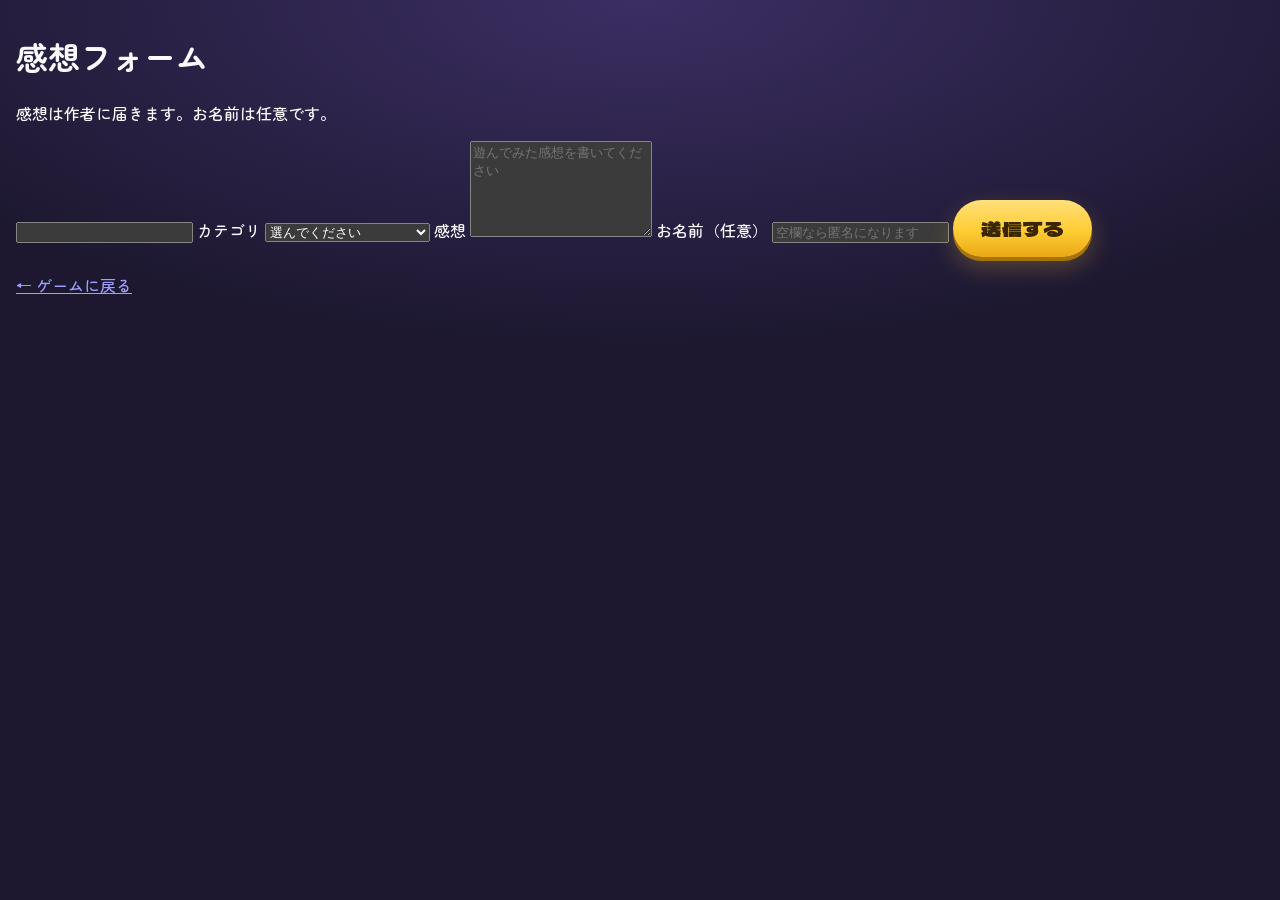
==== commit 77d79b52: "感想フォームのページを追加" ====
--- a/feedback.html
+++ b/feedback.html
@@ -3,9 +3,8 @@
 <head>
   <meta charset="utf-8">
   <meta name="viewport" content="width=device-width, initial-scale=1, viewport-fit=cover">
-  <title>感想を送る｜ちびキャラボクシング～パズル編～</title>
+  <title>感想フォーム | ちびキャラボクシング～パズル編～</title>
   <meta name="theme-color" content="#1d1830">
-  <meta name="robots" content="noindex">
   <link rel="preconnect" href="https://fonts.googleapis.com">
   <link rel="preconnect" href="https://fonts.gstatic.com" crossorigin>
   <link rel="stylesheet" href="https://fonts.googleapis.com/css2?family=Dela+Gothic+One&family=Zen+Maru+Gothic:wght@500;700;900&display=swap">
@@ -13,47 +12,30 @@
   <link rel="stylesheet" href="css/feedback.css">
 </head>
 <body>
-<main class="fb-page">
-  <h1 class="fb-title">感想を送る</h1>
-  <p class="fb-lead">感想は作者に届きます。お名前は任意です。</p>
-  <p class="fb-note">メールアドレスなどの個人情報は書かないでください。</p>
-
-  <!-- 送信は FormSubmit（https://formsubmit.co/）。サーバ側のコードはありません。 -->
-  <form class="fb-form" id="fb-form" action="https://formsubmit.co/khione-hion@muse.ai" method="POST" accept-charset="UTF-8">
+<main class="screen feedback-screen">
+  <h1 class="feedback-title">感想フォーム</h1>
+  <p class="feedback-intro">感想は作者に届きます。お名前は任意です。</p>
+  <form class="feedback-form" method="POST" action="https://formsubmit.co/khione-hion@muse.ai">
     <input type="hidden" name="_subject" value="ちびパズル感想">
     <input type="hidden" name="_next" value="https://ark3110-spec.github.io/chibi-boxing-puzzle/thanks.html">
-    <!-- スパム避け（人には見えない欄。ここに入力があると送信されない） -->
-    <input type="text" name="_honey" style="display:none" tabindex="-1" autocomplete="off">
-
-    <fieldset class="fb-field fb-cats">
-      <legend>カテゴリ<span class="fb-req">必須</span></legend>
-      <label><input type="radio" name="カテゴリ" value="たのしかった・よかった" required><span>たのしかった・よかった</span></label>
-      <label><input type="radio" name="カテゴリ" value="ここが気になった"><span>ここが気になった</span></label>
-      <label><input type="radio" name="カテゴリ" value="その他"><span>その他</span></label>
-    </fieldset>
-
-    <div class="fb-field">
-      <label for="fb-message">感想<span class="fb-req">必須</span></label>
-      <textarea id="fb-message" name="感想" rows="7" maxlength="3000" required></textarea>
-    </div>
-
-    <div class="fb-field">
-      <label for="fb-name">お名前<span class="fb-opt">任意・空欄なら「匿名」</span></label>
-      <input id="fb-name" type="text" name="名前" maxlength="40" autocomplete="off" placeholder="匿名">
-    </div>
-
-    <div class="fb-actions">
-      <button class="btn btn-gong" type="submit">送る</button>
-      <a class="btn btn-ghost btn-sm" href="./">ゲームに戻る</a>
-    </div>
+    <input type="text" name="_honey" class="feedback-honey" tabindex="-1" autocomplete="off" aria-hidden="true">
+    <label class="feedback-field">カテゴリ
+      <select name="カテゴリ" required>
+        <option value="">選んでください</option>
+        <option value="たのしかった・よかった">たのしかった・よかった</option>
+        <option value="ここが気になった">ここが気になった</option>
+        <option value="その他">その他</option>
+      </select>
+    </label>
+    <label class="feedback-field">感想
+      <textarea name="感想" rows="6" required placeholder="遊んでみた感想を書いてください"></textarea>
+    </label>
+    <label class="feedback-field">お名前（任意）
+      <input type="text" name="名前" placeholder="空欄なら匿名になります">
+    </label>
+    <button class="btn btn-gong feedback-submit" type="submit">送信する</button>
   </form>
+  <p class="feedback-back"><a href="index.html">← ゲームに戻る</a></p>
 </main>
-<script>
-// 名前が空欄なら「匿名」として送る。
-document.getElementById('fb-form').addEventListener('submit', () => {
-  const name = document.getElementById('fb-name');
-  if (!name.value.trim()) name.value = '匿名';
-});
-</script>
 </body>
 </html>
